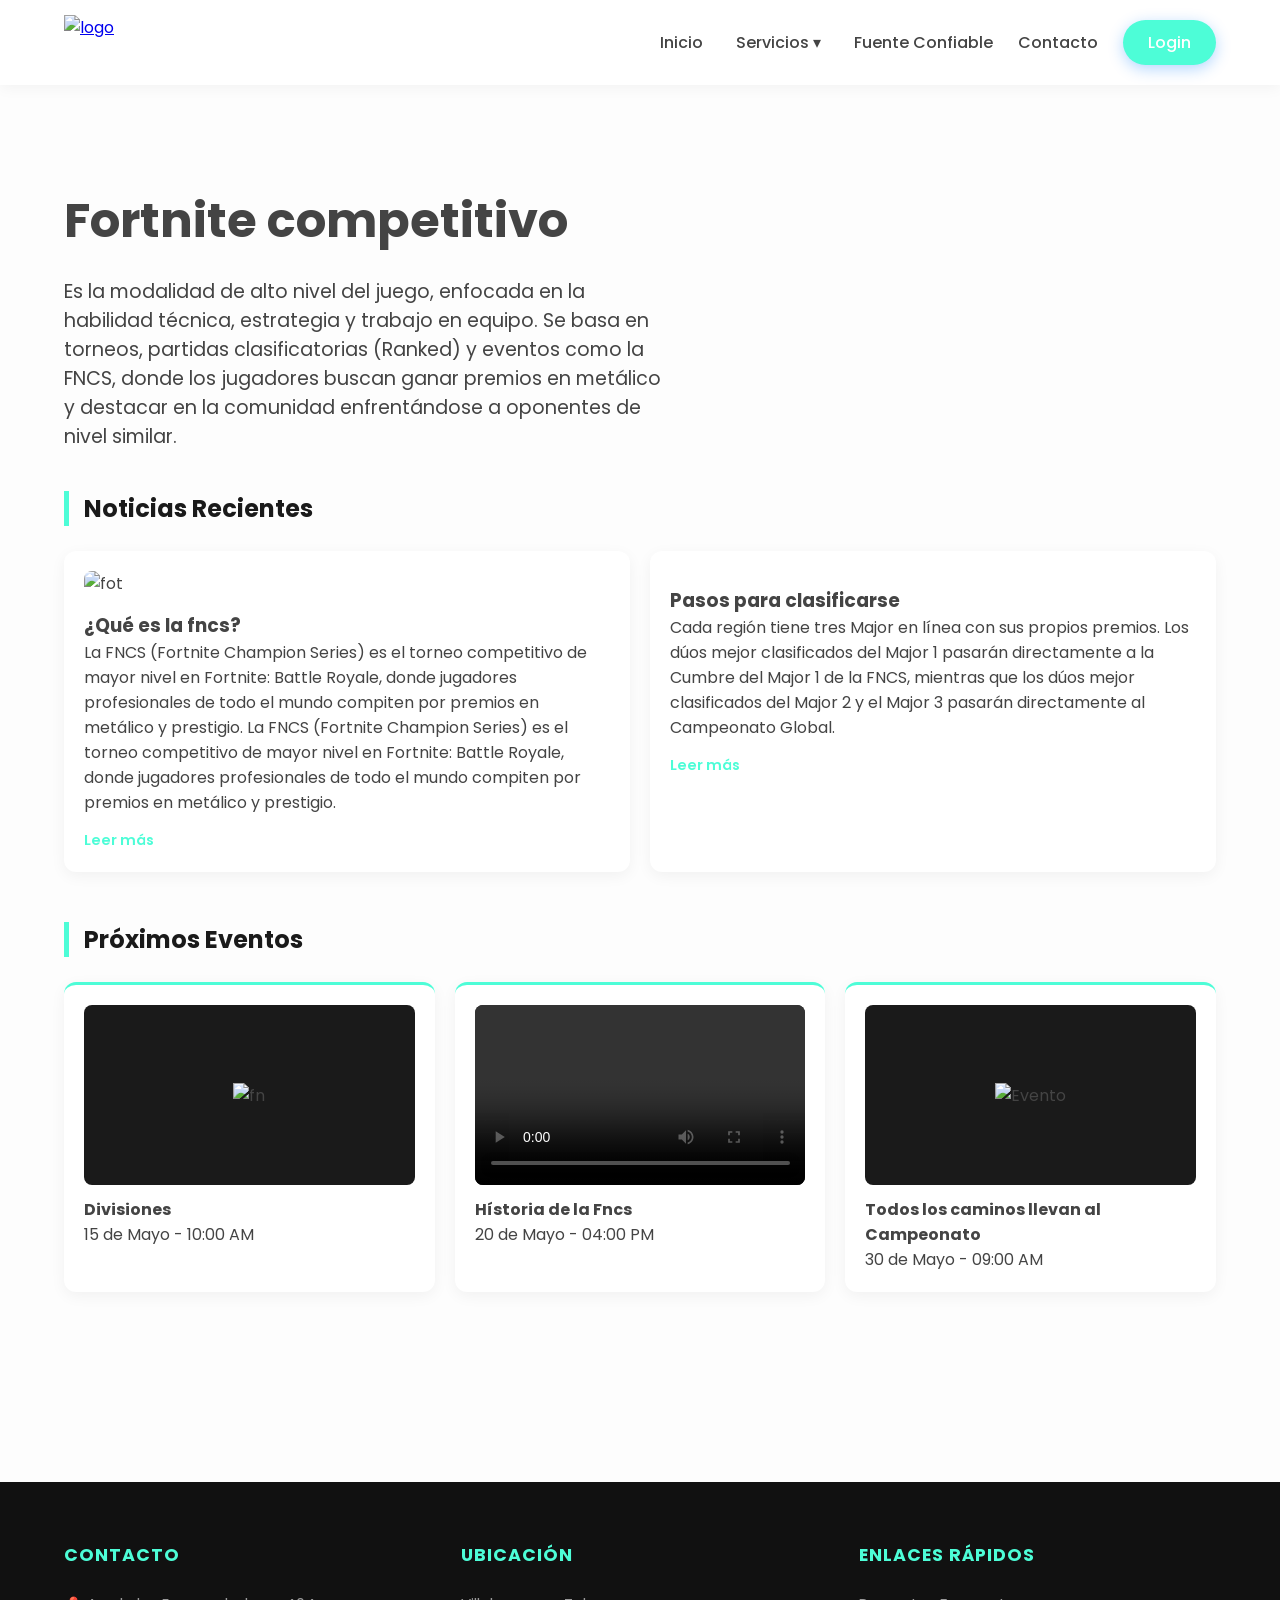
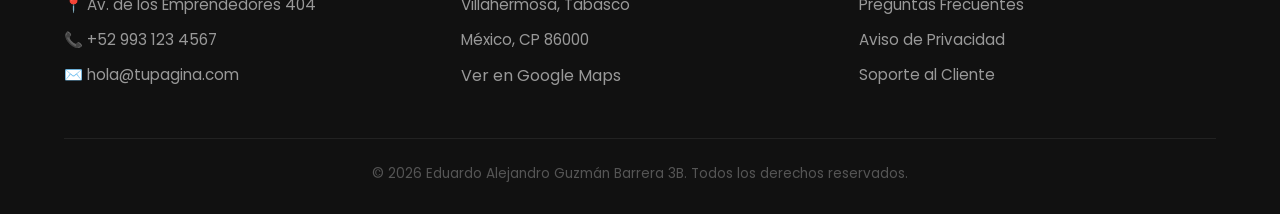
==== index.html @ 284b99f0 "Add files via upload" ====
<!DOCTYPE html>
<html lang="es">
<head>
    <link rel="shortcut icon" href="img/GL.png" type="image/x-icon">
    <meta charset="UTF-8">
    <meta name="viewport" content="width=device-width, initial-scale=1.0">
    <title>Maquetación con divs (FORTNITE)</title>
        <!-- Google Fonts -->
    <link href="https://fonts.googleapis.com/css2?family=Poppins:wght@300;400;600&display=swap" rel="stylesheet">
    <link rel="stylesheet" href="estilos_maquetacion.css">
<link rel='stylesheet' href='https://cdn-uicons.flaticon.com/4.0.0/uicons-regular-rounded/css/uicons-regular-rounded.css'>
<link rel='stylesheet' href='https://cdn-uicons.flaticon.com/4.0.0/uicons-solid-rounded/css/uicons-solid-rounded.css'>
<link rel='stylesheet' href='https://cdn-uicons.flaticon.com/4.0.0/uicons-solid-rounded/css/uicons-solid-rounded.css'>
</head>
<body>

    <header>
        <div class="container">
            <div class="logo">
                <!-- COLOCA TU LOGO AQUÍ -->
                <a href="index.html">
                    <img src="img/FORT.jpg"  alt="logo">
                </a>
            </div>

            <nav>
                <ul class="nav-menu">
                    <li><a href="index.html"><i class="fi fi-rr-home-location-alt"></i>Inicio</a></li>
                    
                    <li class="dropdown">
                        <a href="#"><i class="fi fi-sr-customer-care"></i>Servicios ▾</a>
                        <ul class="dropdown-content">
                            <li><a href="#">Diseño Digital</a></li>
                            <li><a href="#">Páginas Web</a></li>
                            <li><a href="#">Mantenimiento y redes de cómputo</a></li>
                        </ul>
                    </li>
                   

                    <li><a href="https://www.fortnite.com/competitive/fncs-2026-overview?region=NAC"> <i class="fi fi-sr-blueprint"></i>Fuente Confiable</a></li>
                    <li><a href="#">Contacto</a></li>
                    <li><a href="login.html" class="btn-login">Login</a></li>
                </ul>
            </nav>
        </div>
    </header>

    <main class="container" style="padding: 100px 0;">
        <h1 style="font-size: 3rem; margin-bottom: 20px;">Fortnite competitivo</h1>
        <p style="font-size: 1.2rem; max-width: 600px;">Es la modalidad de alto nivel del juego, enfocada en la habilidad técnica, estrategia y trabajo en equipo. Se basa en torneos, partidas clasificatorias (Ranked) y eventos como la FNCS, donde los jugadores buscan ganar premios en metálico y destacar en la comunidad enfrentándose a oponentes de nivel similar.</p>
         <section class="seccion-info">
            
            <!-- FILA DE 2 CUADROS (Noticias Destacadas) -->
            <h2 class="titulo-seccion">Noticias Recientes</h2>
            <div class="contenedor-dos">
                <div class="cuadro cuadro-grande">
                    <div class="imagen-placeholder"><img src="img/FNCS WIII.webp" alt="fot"></div>
                    <h3>¿Qué es la fncs?</h3>
                    <p>La FNCS (Fortnite Champion Series) es el torneo competitivo de mayor nivel en Fortnite: Battle Royale, donde jugadores profesionales de todo el mundo compiten por premios en metálico y prestigio. La FNCS (Fortnite Champion Series) es el torneo competitivo de mayor nivel en Fortnite: Battle Royale, donde jugadores profesionales de todo el mundo compiten por premios en metálico y prestigio.</p>
                    <a href="#" class="leer-mas">Leer más</a>
                </div>
                <div class="cuadro cuadro-grande">
                    <div class="imagen-placeholder"><img src="img/FN26_Roadmap_1920x1080.webp" alt=""></div>
                    <h3>Pasos para clasificarse</h3>
                    <p>Cada región tiene tres Major en línea con sus propios premios. Los dúos mejor clasificados del Major 1 pasarán directamente a la Cumbre del Major 1 de la FNCS, mientras que los dúos mejor clasificados del Major 2 y el Major 3 pasarán directamente al Campeonato Global.</p>
                    
                    <a href="#" class="leer-mas">Leer más</a>
                </div>
            </div>

            <!-- FILA DE 3 CUADROS (Eventos o Info Rápida) -->
            <h2 class="titulo-seccion">Próximos Eventos</h2>
            <div class="contenedor-tres">
    <!-- Cuadro con Imagen -->
    <div class="cuadro cuadro-pequeno">
        <div class="media-container">
        <img src="img/FN26_5_Division_Cups_1920x1080.webp" alt="fn">
        </div>
        <h4>Divisiones</h4>
        <p>15 de Mayo - 10:00 AM</p>
    </div>

    <!-- Cuadro con Video -->
    <div class="cuadro cuadro-pequeno">
        <div class="media-container">
            <video controls>
                <source src="The Complete History of the FNCS.mp4" type="video/mp4">
                Tu navegador no soporta videos.
            </video>
        </div>
        <h4>Hístoria de la Fncs</h4>
        <p>20 de Mayo - 04:00 PM</p>
    </div>

    <!-- Cuadro con Info Rápida (Solo texto si quieres) -->
    <div class="cuadro cuadro-pequeno">
        <div class="media-container">
            <img src="img/fncs win.jpg" alt="Evento">
        </div>
        <h4>Todos los caminos llevan al Campeonato</h4>
        <p>30 de Mayo - 09:00 AM</p>
    </div>
</div>
</section>
        
    </main>

    <footer>
        <div class="container">
            <div class="footer-grid">
                <div class="footer-col">
                    <h4>Contacto</h4>
                    <p>📍 Av. de los Emprendedores 404</p>
                    <p>📞 +52 993 123 4567</p>
                    <p>✉️ hola@tupagina.com</p>
                </div>
                <div class="footer-col">
                    <h4>Ubicación</h4>
                    <p>Villahermosa, Tabasco</p>
                    <p>México, CP 86000</p>
                    <a href="#">Ver en Google Maps</a>
                </div>
                <div class="footer-col">
                    <h4>Enlaces Rápidos</h4>
                    <ul>
                        <li><a href="#">Preguntas Frecuentes</a></li>
                        <li><a href="#">Aviso de Privacidad</a></li>
                        <li><a href="#">Soporte al Cliente</a></li>
                    </ul>
                </div>
            </div>
            <div class="footer-bottom">
                &copy; 2026 Eduardo Alejandro Guzmán Barrera 3B. Todos los derechos reservados.
            </div>
        </div>
    </footer>

</body>
</html>
---- estilos_maquetacion.css ----
/* --- 1. VARIABLES --- */
:root {
    --color-primario: #4dfdd7; /* Color principal (azul) */
    --color-oscuro: #1a1a1a; /* Color oscuro para textos fuertes */
    --color-texto: #444; /* Color general del texto */
    --blanco: #ffffff; /* Color blanco */
    --sombra: 0 10px 30px rgba(0,0,0,0.1); /* Sombra suave */
    --transicion: all 0.4s cubic-bezier(0.165, 0.84, 0.44, 1); /* Animación suave */
}

/* Reset básico para quitar márgenes por defecto */
* {
    margin: 0;
    padding: 0;
    box-sizing: border-box; /* Evita que el padding rompa tamaños */
}

/* Configuración general del body */
body {
    font-family: 'Poppins', sans-serif; /* Fuente */
    background-color: #fdfdfd; /* Fondo claro */
    color: var(--color-texto); /* Color del texto */
    display: flex;
    flex-direction: column;
    min-height: 100vh; /* Para que el footer quede abajo */
}

/* Contenedor centrado */
.container {
    width: 90%;
    max-width: 1200px; /* Ancho máximo */
    margin: 0 auto; /* Centrar */
}

/* --- 2. HEADER Y LOGO --- */
header {
    background: var(--blanco); /* Fondo blanco */
    padding: 15px 0;
    box-shadow: 0 2px 15px rgba(0,0,0,0.05); /* Sombra ligera */
    position: sticky; /* Se queda fijo arriba */
    top: 0;
    z-index: 1000; /* Siempre encima */
}

/* Alinea logo y menú */
header .container {
    display: flex;
    justify-content: space-between;
    align-items: center;
}

/* CONFIGURACIÓN DEL LOGO */
.logo img {
    height: 55px; /* Tamaño del logo */
    width: auto;
    display: block;
}

/* --- 3. NAVEGACIÓN Y MENÚ --- */
.nav-menu {
    display: flex; /* Menú en fila */
    list-style: none; /* Quita viñetas */
    align-items: center;
}

/* Separación entre opciones */
.nav-menu > li {
    margin-left: 25px;
    position: relative; /* Necesario para submenú */
}

/* Estilo de enlaces */
.nav-menu a {
    text-decoration: none;
    color: var(--color-oscuro);
    font-weight: 500;
    padding: 10px 0;
    transition: var(--transicion);
    display: block;

    /* Permite alinear iconos con texto */
    display: inline-flex; 
    align-items: center; 
    gap: 8px; 
    text-decoration: none; 
    color: inherit;
}

/* Línea animada debajo del menú */
.nav-menu > li > a::after {
    content: '';
    position: absolute;
    width: 0; /* Empieza invisible */
    height: 2px;
    bottom: 0;
    left: 0;
    background-color: var(--color-primario);
    transition: var(--transicion);
}

/* Cuando pasas el mouse aparece la línea */
.nav-menu > li:hover > a::after {
    width: 100%;
}

/* Cambio de color al pasar el mouse */
.nav-menu a:hover {
    color: var(--color-primario);
}

/* --- 4. SUBMENÚ DESPLEGABLE --- */
.dropdown-content {
    position: absolute;
    top: 120%; /* Debajo del menú */
    left: -20px;
    background: var(--blanco);
    min-width: 220px;
    padding: 15px 0;
    list-style: none;
    border-radius: 12px; /* Bordes redondeados */
    box-shadow: var(--sombra);

    /* Oculto por defecto */
    opacity: 0;
    visibility: hidden;
    transform: translateY(20px); /* Baja un poco */
    transition: var(--transicion);
}

/* Mostrar el submenú al pasar el mouse */
.dropdown:hover .dropdown-content {
    opacity: 1;
    visibility: visible;
    transform: translateY(0);
}

/* Estilo de opciones del submenú */
.dropdown-content li a {
    padding: 12px 25px;
    font-size: 0.9rem;
    color: var(--color-texto);
    font-weight: 400;
}

/* Hover en submenú */
.dropdown-content li a:hover {
    background-color: #f8faff;
    color: var(--color-primario);
    padding-left: 30px; /* Se mueve a la derecha */
}

/* Botón Login resaltado */
.btn-login {
    background-color: var(--color-primario);
    color: var(--blanco) !important;
    padding: 10px 25px !important;
    border-radius: 50px; /* Forma redonda */
    box-shadow: 0 4px 15px rgba(0, 123, 255, 0.3);
}

/* Efecto hover del botón */
.btn-login:hover {
    transform: translateY(-2px); /* Se levanta */
    box-shadow: 0 6px 20px rgba(0, 123, 255, 0.4);
}

/* --- 5. RESPONSIVE --- */
@media (max-width: 850px) {

    /* Header en columna */
    header .container {
        flex-direction: column;
        gap: 20px;
    }

    /* Menú se adapta */
    .nav-menu {
        flex-wrap: wrap;
        justify-content: center;
    }

    .nav-menu li {
        margin: 5px 15px;
    }

    /* Submenú en móvil */
    .dropdown-content {
        position: static; /* Ya no flotante */
        box-shadow: none;
        opacity: 1;
        visibility: visible;
        transform: none;
        display: none; /* Oculto */
        background: #f1f1f1;
    }

    /* Mostrar al hacer hover */
    .dropdown:hover .dropdown-content {
        display: block;
    }
}

/* --- 6. FOOTER 3 COLUMNAS --- */
footer {
    background: #111;
    color: #fff;
    padding: 60px 0 30px;
    margin-top: auto; /* Empuja el footer abajo */
}

/* Grid para dividir en columnas */
.footer-grid {
    display: grid;
    grid-template-columns: repeat(auto-fit, minmax(250px, 1fr)); /* Responsive */
    gap: 40px;
    margin-bottom: 40px;
}

/* Títulos del footer */
.footer-col h4 {
    color: var(--color-primario);
    margin-bottom: 25px;
    font-size: 1.1rem;
    text-transform: uppercase;
    letter-spacing: 1px;
}

/* Texto del footer */
.footer-col p, .footer-col li {
    color: #999;
    font-size: 0.95rem;
    margin-bottom: 12px;
}

/* Quita viñetas */
.footer-col ul { 
    list-style: none; 
}

/* Enlaces del footer */
.footer-col a {
    color: #999;
    text-decoration: none;
    transition: var(--transicion);
}

/* Hover enlaces */
.footer-col a:hover {
    color: var(--blanco);
}

/* Parte inferior del footer */
.footer-bottom {
    text-align: center;
    border-top: 1px solid #222;
    padding-top: 25px;
    color: #555;
    font-size: 0.85rem;
}
       


   /* ESTILOS CSS PARA ESTA SECCIÓN (Agrégalos a tu bloque <style>) */

    .seccion-info {
        padding: 40px 0;
    }

    .titulo-seccion {
        margin-bottom: 25px;
        color: var(--color-oscuro);
        border-left: 5px solid var(--color-primario);
        padding-left: 15px;
    }

    /* Contenedores Flexbox */
    .contenedor-dos, .contenedor-tres {
        display: flex;
        gap: 20px;
        flex-wrap: wrap; /* Para que sea responsivo */
        margin-bottom: 50px;
    }

    /* Estilo base de los cuadros */
    .cuadro {
        background: var(--blanco);
        border-radius: 12px;
        padding: 20px;
        box-shadow: 0 4px 15px rgba(0,0,0,0.05);
        transition: transform 0.3s ease;
    }

    .cuadro:hover {
        transform: translateY(-5px);
    }

    /* Tamaños específicos */
    .cuadro-grande {
        flex: 1 1 calc(50% - 20px); /* 2 cuadros por fila */
        min-width: 300px;
    }

    .cuadro-pequeno {
        flex: 1 1 calc(33.33% - 20px); /* 3 cuadros por fila */
        min-width: 250px;
        border-top: 3px solid var(--color-primario);
        align-items: center;
    }
.imagen-placeholder {
    width: 100%;
    height: auto;       /* Ya no obligamos a que mida 200px */
    overflow: hidden;
    border-radius: 8px;
    margin-bottom: 15px;
}

.imagen-placeholder img {
    width: 100%;        /* Ocupa todo el ancho disponible */
    height: auto;       /* Mantiene su proporción natural */
    display: block;
}
  
    /* Elementos internos 
    .imagen-placeholder {
        background: #eee;
        height: 150px;
        display: flex;
        align-items: center;
        justify-content: center;
        border-radius: 8px;
        margin-bottom: 15px;
        color: #888;
    }*/

    .leer-mas {
        display: inline-block;
        margin-top: 15px;
        color: var(--color-primario);
        text-decoration: none;
        font-weight: 600;
        font-size: 0.9rem;
    }
    /* Contenedor universal para fotos y videos */
.media-container {
    width: 100%;
    height: 180px;         /* Altura fija para que los 3 cuadros estén parejos */
    background-color: #1a1a1a; /* Fondo oscuro para resaltar el contenido */
    display: flex;
    align-items: center;
    justify-content: center;
    border-radius: 8px;
    margin-bottom: 12px;
    overflow: hidden;
}

/* Ajuste para que se vea TODO (Imagen) */
.media-container img {
    max-width: 100%;
    max-height: 100%;
    object-fit: contain;   /* ESTA ES LA CLAVE: No corta nada */
}

/* Ajuste para que se vea TODO (Video) */
.media-container video {
    width: 100%;
    height: 100%;
    object-fit: contain;   /* ESTA ES LA CLAVE: Muestra el video completo */
    outline: none;
}
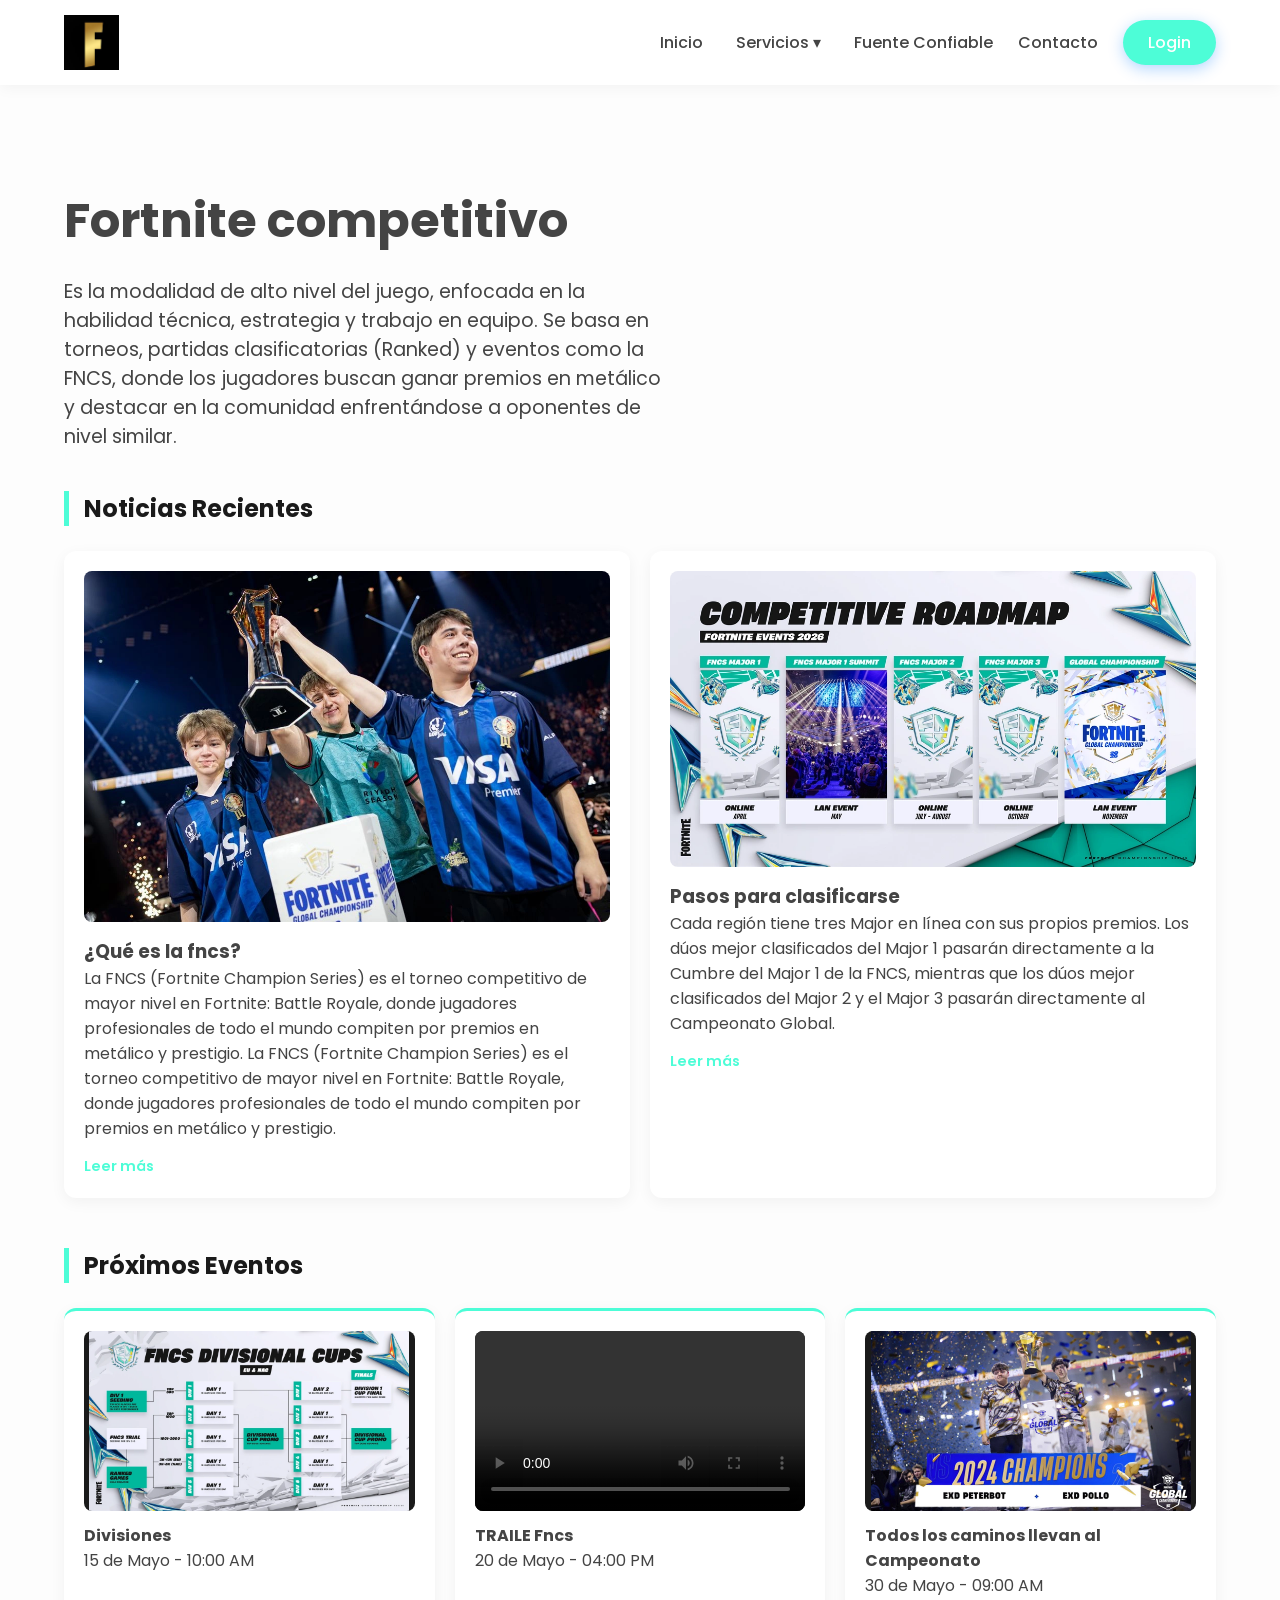
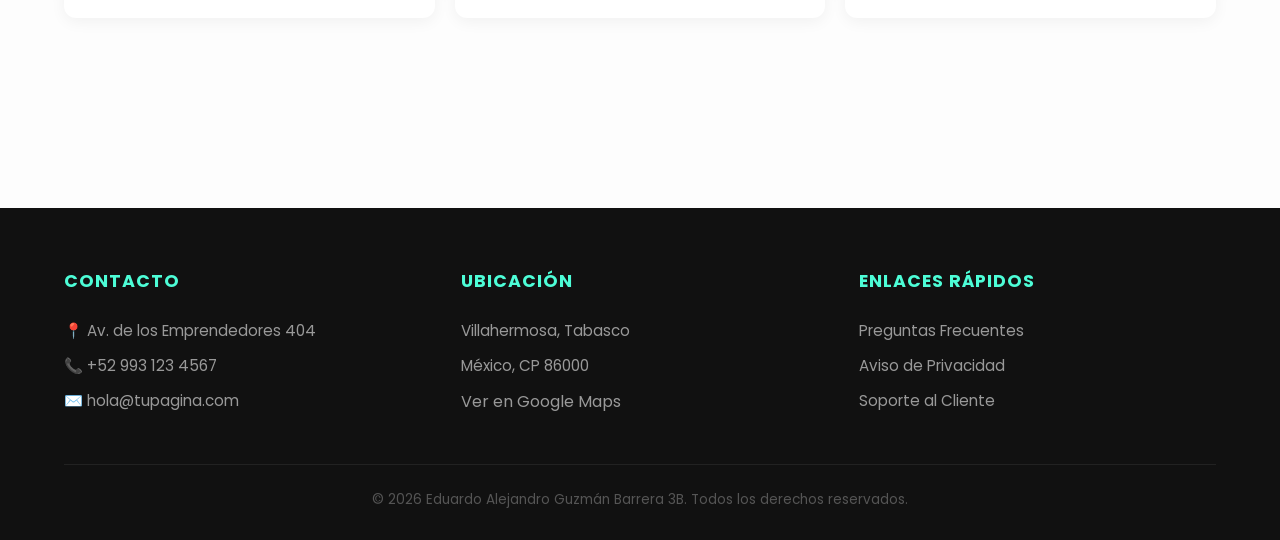
==== commit e1a4e503: "Add files via upload" ====
--- a/index.html
+++ b/index.html
@@ -84,11 +84,11 @@
     <div class="cuadro cuadro-pequeno">
         <div class="media-container">
             <video controls>
-                <source src="The Complete History of the FNCS.mp4" type="video/mp4">
+                <source src="FNCS MAJOR 1 TRAILER _ FORTNITE COMPETITIVE 2026.mp4" type="video/mp4">
                 Tu navegador no soporta videos.
             </video>
         </div>
-        <h4>Hístoria de la Fncs</h4>
+        <h4>TRAILE Fncs</h4>
         <p>20 de Mayo - 04:00 PM</p>
     </div>
 
